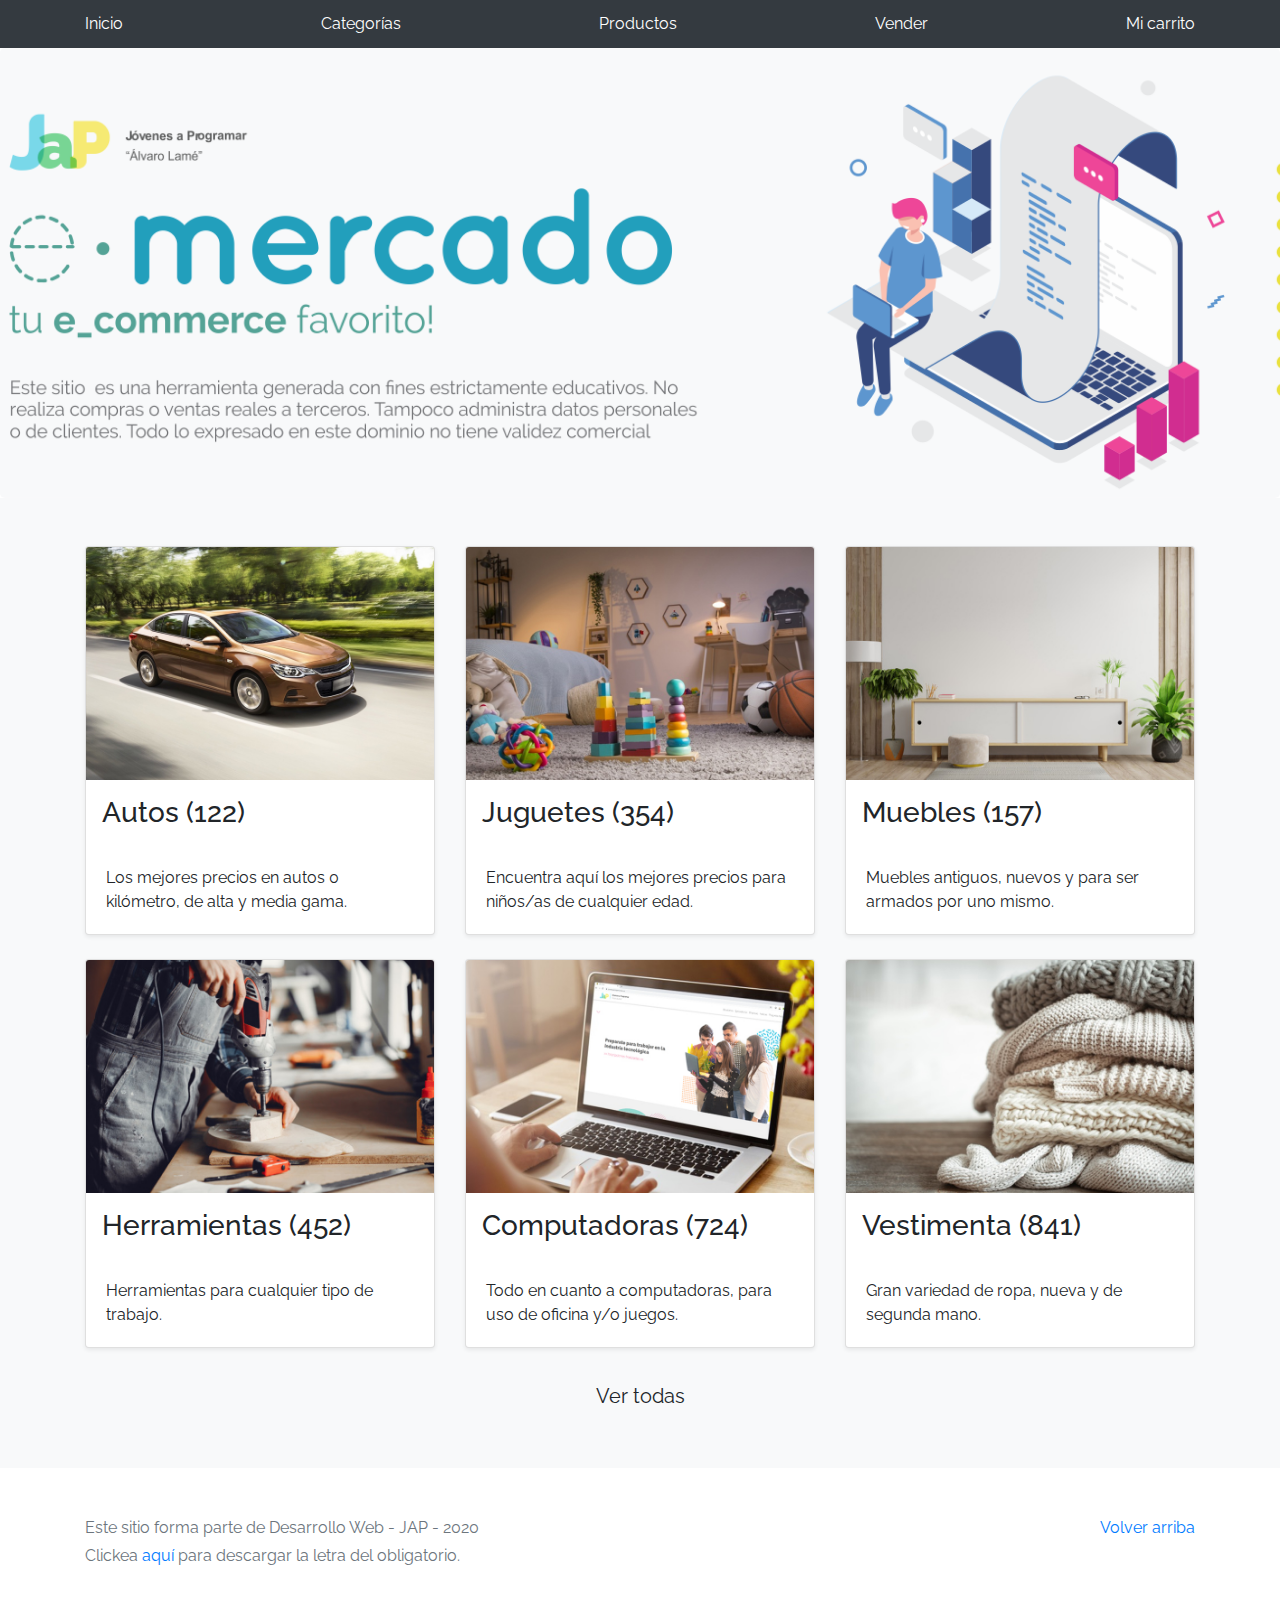
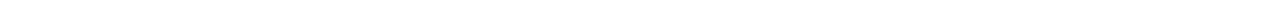
==== index.html @ 1bbb56f7 "eMercado entrega0" ====
<!DOCTYPE html>
<!-- saved from url=(0049)https://getbootstrap.com/docs/4.3/examples/album/ -->
<html lang="en">
  <head>
    <meta http-equiv="Content-Type" content="text/html; charset=UTF-8">
    <meta name="viewport" content="width=device-width, initial-scale=1, shrink-to-fit=no">
    <meta name="description" content="">
    <title>eMercado - Todo lo que busques está aquí</title>

    <link rel="canonical" href="https://getbootstrap.com/docs/4.3/examples/album/">
    <link href="https://fonts.googleapis.com/css?family=Raleway:300,300i,400,400i,700,700i,900,900i" rel="stylesheet">
    <!-- Bootstrap core CSS -->
    <link href="css/bootstrap.min.css" rel="stylesheet">
    <link href="css/styles.css" rel="stylesheet">
  </head>
  <body>
    <nav class="site-header sticky-top py-1 bg-dark">
      <div class="container d-flex flex-column flex-md-row justify-content-between">
        <a class="py-2 d-none d-md-inline-block" href="index.html">Inicio</a>
        <a class="py-2 d-none d-md-inline-block" href="categories.html">Categorías</a>
        <a class="py-2 d-none d-md-inline-block" href="products.html">Productos</a>
        <a class="py-2 d-none d-md-inline-block" href="sell.html">Vender</a>
        <a class="py-2 d-none d-md-inline-block" href="cart.html">Mi carrito</a>
      </div>
    </nav>
    <main role="main">
      <section class="jumbotron text-center">
        <div class="m-5">
          <h1></h1>
        </div>
      </section>
      <div class="album py-5 bg-light">
        <div class="container">
          <div class="row">
            <div class="col-md-4">
              <a href="categories.html" class="card mb-4 shadow-sm custom-card">
                <img class="bd-placeholder-img card-img-top"  src="img/cat1.jpg">
                <h3 class="m-3">Autos (122)</h3>
                <div class="card-body">
                  <p class="card-text">Los mejores precios en autos 0 kilómetro, de alta y media gama.</p>
                </div>
              </a>
            </div>
            <div class="col-md-4">
                <a href="categories.html" class="card mb-4 shadow-sm custom-card">
                  <img class="bd-placeholder-img card-img-top" src="img/cat2.jpg">
                  <h3 class="m-3">Juguetes (354)</h3>
                  <div class="card-body">
                    <p class="card-text">Encuentra aquí los mejores precios para niños/as de cualquier edad.</p>
                  </div>
                </a>
            </div>
            <div class="col-md-4">
                <a href="categories.html" class="card mb-4 shadow-sm custom-card">
                  <img class="bd-placeholder-img card-img-top" src="img/cat3.jpg">
                  <h3 class="m-3">Muebles (157)</h3>
                  <div class="card-body">
                    <p class="card-text">Muebles antiguos, nuevos y para ser armados por uno mismo.</p>
                  </div>
                </a>
            </div>
            <div class="col-md-4">
                <a href="categories.html" class="card mb-4 shadow-sm custom-card">
                  <img class="bd-placeholder-img card-img-top" src="img/cat4.jpg">
                  <h3 class="m-3">Herramientas (452)</h3>
                  <div class="card-body">
                    <p class="card-text">Herramientas para cualquier tipo de trabajo.</p>
                  </div>
                </a>
            </div>
            <div class="col-md-4">
                <a href="categories.html" class="card mb-4 shadow-sm custom-card">
                  <img class="bd-placeholder-img card-img-top" src="img/cat5.jpg">
                  <h3 class="m-3">Computadoras (724)</h3>
                  <div class="card-body">
                    <p class="card-text">Todo en cuanto a computadoras, para uso de oficina y/o juegos.</p>
                  </div>
                </a>
            </div>
            <div class="col-md-4">
                <a href="categories.html" class="card mb-4 shadow-sm custom-card">
                  <img class="bd-placeholder-img card-img-top" src="img/cat6.jpg">
                  <h3 class="m-3">Vestimenta (841)</h3>
                  <div class="card-body">
                    <p class="card-text">Gran variedad de ropa, nueva y de segunda mano.</p>
                  </div>
                </a>
            </div>
          </div>
          <div class="row">
              <a type="button" class="btn btn-light btn-lg btn-block" href="categories.html">Ver todas</a>
          </div>
        </div>
      </div>
    </main>
    <footer class="text-muted">
      <div class="container">
        <p class="float-right">
          <a href="#">Volver arriba</a>
        </p>
        <p>Este sitio forma parte de Desarrollo Web - JAP - 2020</p>
        <p>Clickea <a target="_blank" href="Letra.pdf">aquí</a> para descargar la letra del obligatorio.</p>
      </div>
    </footer>
    <script src="js/jquery-3.4.1.min.js"></script>
    <script src="js/bootstrap.bundle.min.js"></script>
    <script src="js/init.js"></script>
  </body>
</html>
---- css/styles.css ----
.jumbotron, .card-body, .container, .site-header{
    font-family: 'Raleway', serif !important;
}

.jumbotron .display-4{
    font-weight: bold;
}

.jumbotron {
  height: 50vh;
  padding: 5em inherit;
  margin-bottom: 0;
  background-color: #53C0FB;
  background: url('../img/cover_back.png');
  background-size: cover;
  background-position: center;
  background-repeat: no-repeat;
  color: black;
  font-weight: bold;
}

@media (min-width: 768px) {
  .jumbotron {
    padding-top: 6rem;
    padding-bottom: 6rem;
  }
}

.jumbotron p:last-child {
  margin-bottom: 0;
}

.jumbotron-heading {
  font-weight: 300;
}

.jumbotron .container {
  max-width: 40rem;
  background-color: rgba(255, 255, 255, 0.5);
  border-radius: 10px;
  text-shadow: 1px 1px 2px grey;
}

.jumbotron .lead{
  font-size: 38px;
}

footer {
  padding-top: 3rem;
  padding-bottom: 3rem;
}

footer p {
  margin-bottom: .25rem;
}

.site-header a {
  color: white;
  transition: ease-in-out color .15s;
}

.light-text {
  color: white;
}

.site-header .dropdown-menu a {
  color: black;
}

.dropzone{
  border: 2px dashed #0087F7;
  border-radius: 5px;
  background: white;
}

.alert{
  position: fixed;
  top:80px;
  width: 50%;
  left: 50%;
  transform: translate(-50%, 0);
}

.lds-ring {
  display: inline-block;
  position: relative;
  width: 64px;
  height: 64px;
  top:50%;
  left: 50%;
}
.lds-ring div {
  box-sizing: border-box;
  display: block;
  position: absolute;
  width: 51px;
  height: 51px;
  margin: 6px;
  border: 6px solid #fff;
  border-radius: 50%;
  animation: lds-ring 1.2s cubic-bezier(0.5, 0, 0.5, 1) infinite;
  border-color: #fff transparent transparent transparent;
}
.lds-ring div:nth-child(1) {
  animation-delay: -0.45s;
}
.lds-ring div:nth-child(2) {
  animation-delay: -0.3s;
}
.lds-ring div:nth-child(3) {
  animation-delay: -0.15s;
}
@keyframes lds-ring {
  0% {
    transform: rotate(0deg);
  }
  100% {
    transform: rotate(360deg);
  }
}

#spinner-wrapper{
  position: fixed;
  background-color: rgba(0,0,0,0.5);
  width:100%;
  height: 100%;
  top:0;
  left:0;
  z-index: 1021;
  display: none;
}

a.custom-card,
a.custom-card:hover {
  color: inherit;
  text-decoration: inherit;
}

.checked {
  color: orange;
}
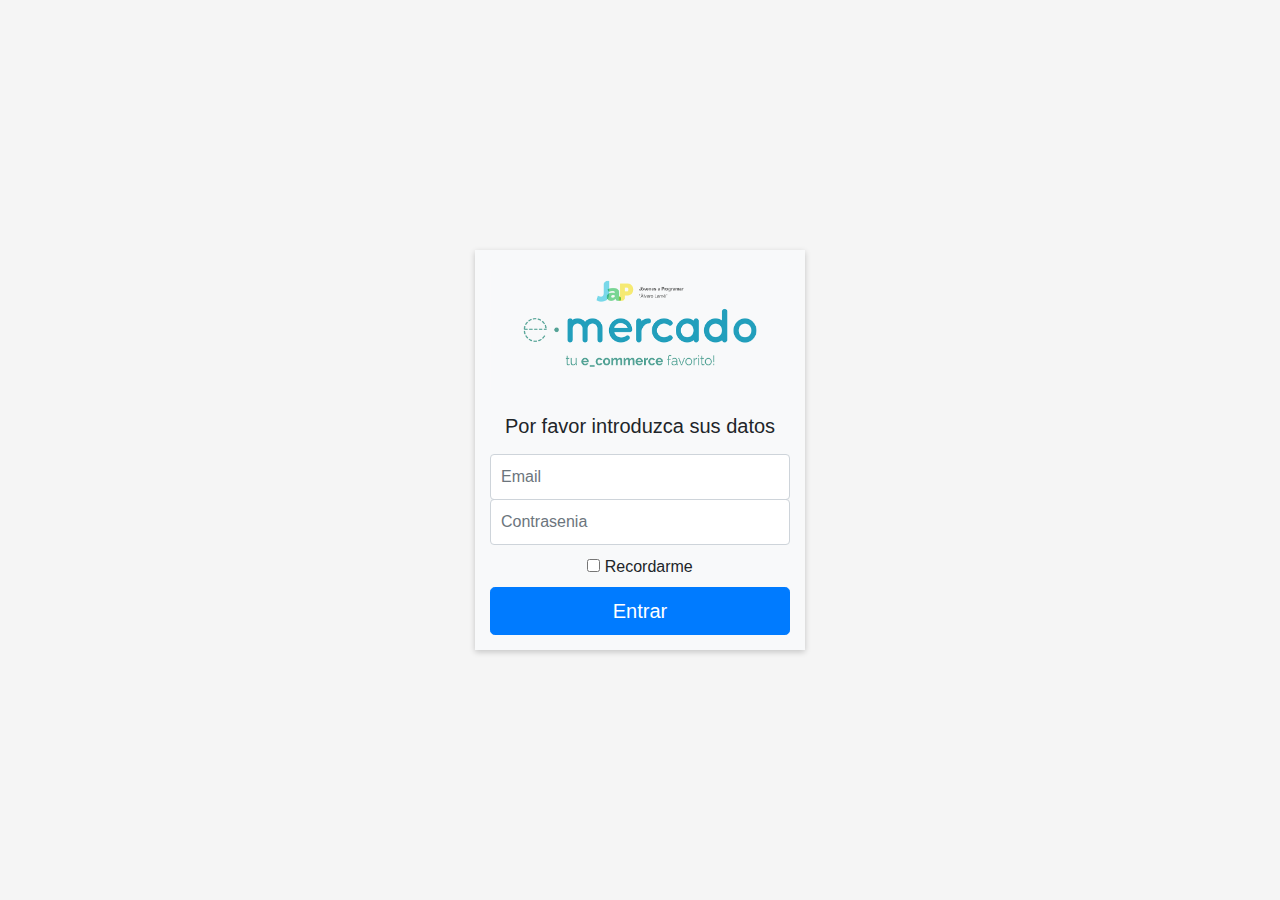
==== commit ddd9b843: "Entrega 1" ====
--- a/index.html
+++ b/index.html
@@ -1,109 +1,86 @@
 <!DOCTYPE html>
 <!-- saved from url=(0049)https://getbootstrap.com/docs/4.3/examples/album/ -->
 <html lang="en">
-  <head>
-    <meta http-equiv="Content-Type" content="text/html; charset=UTF-8">
-    <meta name="viewport" content="width=device-width, initial-scale=1, shrink-to-fit=no">
-    <meta name="description" content="">
-    <title>eMercado - Todo lo que busques está aquí</title>
 
-    <link rel="canonical" href="https://getbootstrap.com/docs/4.3/examples/album/">
-    <link href="https://fonts.googleapis.com/css?family=Raleway:300,300i,400,400i,700,700i,900,900i" rel="stylesheet">
-    <!-- Bootstrap core CSS -->
-    <link href="css/bootstrap.min.css" rel="stylesheet">
-    <link href="css/styles.css" rel="stylesheet">
-  </head>
-  <body>
-    <nav class="site-header sticky-top py-1 bg-dark">
-      <div class="container d-flex flex-column flex-md-row justify-content-between">
-        <a class="py-2 d-none d-md-inline-block" href="index.html">Inicio</a>
-        <a class="py-2 d-none d-md-inline-block" href="categories.html">Categorías</a>
-        <a class="py-2 d-none d-md-inline-block" href="products.html">Productos</a>
-        <a class="py-2 d-none d-md-inline-block" href="sell.html">Vender</a>
-        <a class="py-2 d-none d-md-inline-block" href="cart.html">Mi carrito</a>
-      </div>
-    </nav>
-    <main role="main">
-      <section class="jumbotron text-center">
-        <div class="m-5">
-          <h1></h1>
-        </div>
-      </section>
-      <div class="album py-5 bg-light">
-        <div class="container">
-          <div class="row">
-            <div class="col-md-4">
-              <a href="categories.html" class="card mb-4 shadow-sm custom-card">
-                <img class="bd-placeholder-img card-img-top"  src="img/cat1.jpg">
-                <h3 class="m-3">Autos (122)</h3>
-                <div class="card-body">
-                  <p class="card-text">Los mejores precios en autos 0 kilómetro, de alta y media gama.</p>
-                </div>
-              </a>
-            </div>
-            <div class="col-md-4">
-                <a href="categories.html" class="card mb-4 shadow-sm custom-card">
-                  <img class="bd-placeholder-img card-img-top" src="img/cat2.jpg">
-                  <h3 class="m-3">Juguetes (354)</h3>
-                  <div class="card-body">
-                    <p class="card-text">Encuentra aquí los mejores precios para niños/as de cualquier edad.</p>
-                  </div>
-                </a>
-            </div>
-            <div class="col-md-4">
-                <a href="categories.html" class="card mb-4 shadow-sm custom-card">
-                  <img class="bd-placeholder-img card-img-top" src="img/cat3.jpg">
-                  <h3 class="m-3">Muebles (157)</h3>
-                  <div class="card-body">
-                    <p class="card-text">Muebles antiguos, nuevos y para ser armados por uno mismo.</p>
-                  </div>
-                </a>
-            </div>
-            <div class="col-md-4">
-                <a href="categories.html" class="card mb-4 shadow-sm custom-card">
-                  <img class="bd-placeholder-img card-img-top" src="img/cat4.jpg">
-                  <h3 class="m-3">Herramientas (452)</h3>
-                  <div class="card-body">
-                    <p class="card-text">Herramientas para cualquier tipo de trabajo.</p>
-                  </div>
-                </a>
-            </div>
-            <div class="col-md-4">
-                <a href="categories.html" class="card mb-4 shadow-sm custom-card">
-                  <img class="bd-placeholder-img card-img-top" src="img/cat5.jpg">
-                  <h3 class="m-3">Computadoras (724)</h3>
-                  <div class="card-body">
-                    <p class="card-text">Todo en cuanto a computadoras, para uso de oficina y/o juegos.</p>
-                  </div>
-                </a>
-            </div>
-            <div class="col-md-4">
-                <a href="categories.html" class="card mb-4 shadow-sm custom-card">
-                  <img class="bd-placeholder-img card-img-top" src="img/cat6.jpg">
-                  <h3 class="m-3">Vestimenta (841)</h3>
-                  <div class="card-body">
-                    <p class="card-text">Gran variedad de ropa, nueva y de segunda mano.</p>
-                  </div>
-                </a>
-            </div>
-          </div>
-          <div class="row">
-              <a type="button" class="btn btn-light btn-lg btn-block" href="categories.html">Ver todas</a>
-          </div>
-        </div>
-      </div>
-    </main>
-    <footer class="text-muted">
-      <div class="container">
-        <p class="float-right">
-          <a href="#">Volver arriba</a>
-        </p>
-        <p>Este sitio forma parte de Desarrollo Web - JAP - 2020</p>
-        <p>Clickea <a target="_blank" href="Letra.pdf">aquí</a> para descargar la letra del obligatorio.</p>
-      </div>
-    </footer>
-    <script src="js/jquery-3.4.1.min.js"></script>
-    <script src="js/bootstrap.bundle.min.js"></script>
-    <script src="js/init.js"></script>
-  </body>
+<head>
+  <meta http-equiv="Content-Type" content="text/html; charset=UTF-8">
+  <meta name="viewport" content="width=device-width, initial-scale=1, shrink-to-fit=no">
+  <meta name="description" content="">
+  <title>eMercado - Todo lo que busques está aquí</title>
+  <link rel="canonical" href="https://getbootstrap.com/docs/4.3/examples/album/">
+  <link href="https://fonts.googleapis.com/css?family=Raleway:300,300i,400,400i,700,700i,900,900i" rel="stylesheet">
+  <!-- Bootstrap core CSS -->
+  <link href="css/bootstrap.min.css" rel="stylesheet">
+  <link href="css/styles.css" rel="stylesheet">
+  <style>
+    html, body{
+      height: 100%;
+    }
+
+    img{
+      width: 100%;
+    }
+
+    .email{
+      margin-bottom: -1px;
+      position: relative;
+      box-sizing: border-box;
+      height: auto;
+      padding: 10px;
+      font-size: 16px;
+    }
+
+    .pass{
+      margin-bottom: 10px;
+    }
+
+    body {
+      display: -ms-flexbox;
+      display: flex;
+      -ms-flex-align: center;
+      align-items: center;
+      padding-top: 40px;
+      padding-bottom: 40px;
+      background-color: #f5f5f5;
+    }
+
+    .imgBack{
+      background-image: url(img/cover_back.png);
+      background-repeat: no-repeat;
+      background-size: contain;
+    }
+
+
+    .signin {
+      width: 100%;
+      max-width: 330px;
+      padding: 15px;
+      margin: auto;
+      position: relative;
+      background-color: #f8f9fa;
+      box-shadow: 0 2px 6px 0 hsla(0, 0%, 0%, 0.2);
+    }
+
+    
+  </style>
+</head>
+
+<body class="text-center">
+  
+  <form class='signin' action='inicio.html'>
+    <img src="img/login.png" alt="" class='mb-4'>
+    <h5 class='mb-3'>Por favor introduzca sus datos</h1>
+    <label class='sr-only' for='inputEmail'>Email</label>
+    <input class='form-control email' id='inputEmail' type="email" placeholder="Email" required>
+    <label class='sr-only' for="inputPassword">Contrasenia</label>
+    <input class='form-control email pass' id='inputPassword' type="password" placeholder="Contrasenia" required>
+    <label for="">
+      <input type="checkbox" value="recordarme">
+      Recordarme
+    </label>
+    <button id='redirect' onclick="" class='btn btn-lg btn-primary btn-block' type="submit">Entrar</button>
+  </form>
+  <script src="js/init.js"></script>
+  <script src="js/login.js"></script>
+</body>
 </html>--- a/css/styles.css
+++ b/css/styles.css
@@ -138,4 +138,31 @@
 
 .checked {
   color: orange;
-}+}
+
+#prod{
+  margin-left: 20%;
+  margin-right: 20%;
+  margin-top: 2%;
+  margin-bottom: 2%;
+}
+
+.moneyy{
+  color: green;
+}
+
+
+
+
+/*img{
+  width: 10%;
+  margin: auto;
+}
+
+.prod{
+  background-color: gray;
+  border: darkblue 2px solid;
+  margin-left: 10%;
+  margin-right: 10%;
+  margin-bottom: 10px;
+}*/
